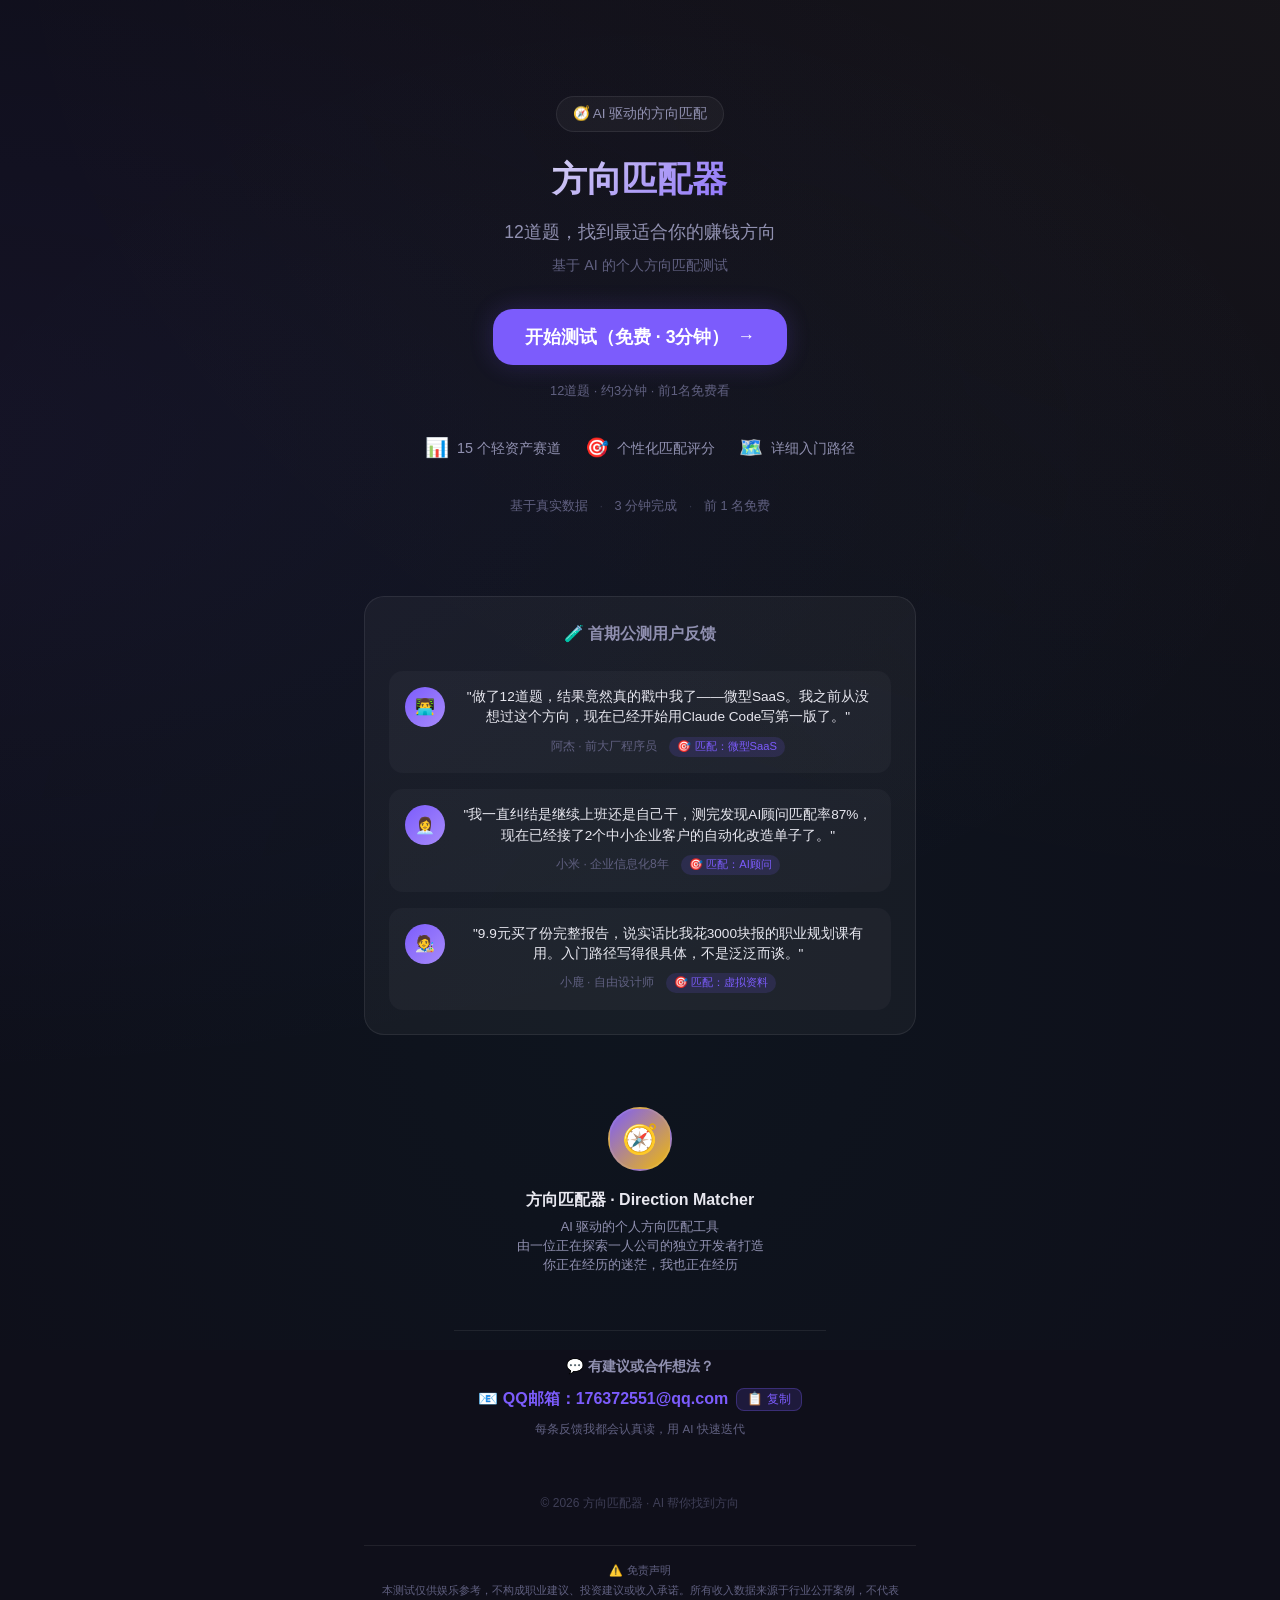
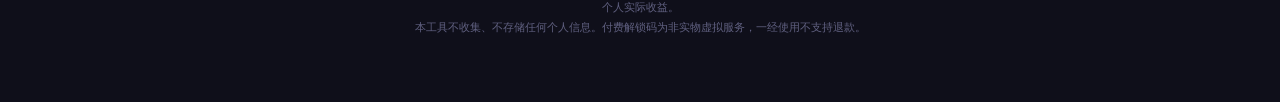
==== index.html @ 7711387c "MVP: 方向匹配器 v1.0 - 25赛道 + 付费 + 分享 + 分析后台" ====
<!DOCTYPE html>
<html lang="zh-CN">
<head>
  <meta charset="UTF-8">
  <meta name="viewport" content="width=device-width, initial-scale=1.0, maximum-scale=1.0, user-scalable=no">
  <meta name="description" content="12道题，找到最适合你的赚钱方向 · AI驱动的个人方向匹配测试">
  <meta property="og:title" content="方向匹配器 · 找到你的赚钱DNA">
  <meta property="og:description" content="基于AI的个性化方向匹配，3分钟找到最适合你的轻资产创业方向">
  <meta property="og:image" content="img/og-image.png">
  <meta property="og:type" content="website">
  <title>方向匹配器 · 找到最适合你的赚钱方向</title>
  <link rel="stylesheet" href="css/style.css">
  <!-- 百度统计 / Google Analytics 占位 -->
</head>
<body>
  <div id="app">
    <!-- 初始加载 -->
    <div class="page home-page" style="text-align:center;padding-top:80px;">
      <p style="color:var(--color-text-muted);">加载中...</p>
    </div>
  </div>

  <!-- JS: analytics → i18n → data → app (依赖顺序) -->
  <script src="js/analytics.js"></script>
  <script src="js/i18n.js"></script>
  <script src="js/data.js"></script>
  <script src="js/app.js"></script>
</body>
</html>
---- css/style.css ----
/* ============================================
   方向匹配器 — 样式系统
   架构: CSS Custom Properties + Mobile-First
   版本: v1.0.0 MVP
   ============================================ */

/* === Design Tokens === */
:root {
  /* 主色调 — 深紫渐变 (品牌色：神秘感+科技感) */
  --color-bg: #0f0f1a;
  --color-bg-card: rgba(255,255,255,0.04);
  --color-bg-card-hover: rgba(255,255,255,0.07);
  --color-primary: #7c5cfc;
  --color-primary-glow: rgba(124,92,252,0.3);
  --color-gold: #f0b90b;
  --color-gold-glow: rgba(240,185,11,0.3);
  --color-success: #00d4aa;
  --color-danger: #ff4757;
  --color-text: #e8e8f0;
  --color-text-secondary: #9090b0;
  --color-text-muted: #606080;
  --color-border: rgba(255,255,255,0.08);
  --color-border-focus: rgba(124,92,252,0.4);

  /* 排版 */
  --font-main: -apple-system, BlinkMacSystemFont, 'Segoe UI', 'PingFang SC', 'Microsoft YaHei', sans-serif;
  --font-mono: 'SF Mono', 'Fira Code', 'Consolas', monospace;

  /* 圆角 */
  --radius-sm: 8px;
  --radius-md: 14px;
  --radius-lg: 20px;
  --radius-xl: 28px;

  /* 阴影 */
  --shadow-card: 0 2px 16px rgba(0,0,0,0.3);
  --shadow-glow: 0 0 24px rgba(124,92,252,0.2);
  --shadow-gold: 0 0 20px rgba(240,185,11,0.15);

  /* 间距 */
  --space-xs: 4px;
  --space-sm: 8px;
  --space-md: 16px;
  --space-lg: 24px;
  --space-xl: 32px;
  --space-2xl: 48px;

  /* 过渡 */
  --transition: 0.2s cubic-bezier(0.4, 0, 0.2, 1);
}

/* === Reset & Base === */
*, *::before, *::after {
  box-sizing: border-box;
  margin: 0;
  padding: 0;
}

html {
  font-size: 16px;
  -webkit-font-smoothing: antialiased;
  -moz-osx-font-smoothing: grayscale;
}

body {
  font-family: var(--font-main);
  background: var(--color-bg);
  color: var(--color-text);
  min-height: 100vh;
  line-height: 1.6;
  overflow-x: hidden;
}

/* === 背景动效 === */
body::before {
  content: '';
  position: fixed;
  top: -50%;
  left: -50%;
  width: 200%;
  height: 200%;
  background:
    radial-gradient(ellipse at 20% 50%, rgba(124,92,252,0.06) 0%, transparent 50%),
    radial-gradient(ellipse at 80% 20%, rgba(240,185,11,0.04) 0%, transparent 50%),
    radial-gradient(ellipse at 50% 80%, rgba(0,212,170,0.03) 0%, transparent 50%);
  pointer-events: none;
  z-index: -1;
}

/* === 容器 === */
#app {
  max-width: 600px;
  margin: 0 auto;
  padding: var(--space-lg) var(--space-md);
  min-height: 100vh;
}

.page {
  animation: fadeIn 0.35s ease;
}

@keyframes fadeIn {
  from { opacity: 0; transform: translateY(12px); }
  to { opacity: 1; transform: translateY(0); }
}

/* === 按钮系统 === */
.btn {
  display: inline-flex;
  align-items: center;
  justify-content: center;
  gap: var(--space-sm);
  padding: 12px 24px;
  border: none;
  border-radius: var(--radius-md);
  font-size: 1rem;
  font-weight: 600;
  font-family: var(--font-main);
  cursor: pointer;
  transition: all var(--transition);
  white-space: nowrap;
}

.btn:disabled {
  opacity: 0.3;
  cursor: not-allowed;
}

.btn-primary {
  background: var(--color-primary);
  color: #fff;
  box-shadow: var(--shadow-glow);
}
.btn-primary:hover:not(:disabled) {
  background: #9178ff;
  transform: translateY(-1px);
  box-shadow: 0 0 32px rgba(124,92,252,0.35);
}

.btn-gold {
  background: linear-gradient(135deg, #f0b90b, #f5d33b);
  color: #1a1a2e;
  box-shadow: var(--shadow-gold);
  font-weight: 700;
}
.btn-gold:hover:not(:disabled) {
  transform: translateY(-1px);
  box-shadow: 0 0 28px rgba(240,185,11,0.3);
}

.btn-outline {
  background: transparent;
  color: var(--color-text-secondary);
  border: 1px solid var(--color-border);
}
.btn-outline:hover:not(:disabled) {
  border-color: var(--color-text-muted);
  color: var(--color-text);
}

.btn-share {
  background: linear-gradient(135deg, #ff6b6b, #ee5a24);
  color: #fff;
  font-weight: 700;
}
.btn-share:hover {
  transform: translateY(-1px);
  box-shadow: 0 0 24px rgba(238,90,36,0.3);
}

.btn-lg {
  padding: 16px 32px;
  font-size: 1.1rem;
  border-radius: var(--radius-lg);
}

.btn-arrow {
  transition: transform var(--transition);
}
.btn:hover .btn-arrow {
  transform: translateX(4px);
}

/* === 首页 === */
.home-page {
  display: flex;
  flex-direction: column;
  align-items: center;
  text-align: center;
  padding-top: var(--space-2xl);
}

.hero {
  margin-bottom: var(--space-xl);
}

.hero-badge {
  display: inline-block;
  padding: 6px 16px;
  background: var(--color-bg-card);
  border: 1px solid var(--color-border);
  border-radius: 20px;
  font-size: 0.85rem;
  color: var(--color-text-secondary);
  margin-bottom: var(--space-lg);
}

.hero-title {
  font-size: 2.2rem;
  font-weight: 800;
  background: linear-gradient(135deg, #e8e8f0, #7c5cfc);
  -webkit-background-clip: text;
  -webkit-text-fill-color: transparent;
  background-clip: text;
  margin-bottom: var(--space-md);
  line-height: 1.3;
}

.hero-desc {
  font-size: 1.1rem;
  color: var(--color-text-secondary);
  margin-bottom: var(--space-sm);
}

.hero-sub {
  font-size: 0.9rem;
  color: var(--color-text-muted);
  margin-bottom: var(--space-xl);
}

.hero-hint {
  font-size: 0.8rem;
  color: var(--color-text-muted);
  margin-top: var(--space-md);
}

/* 功能列表 */
.features {
  display: flex;
  gap: var(--space-lg);
  margin-bottom: var(--space-xl);
  flex-wrap: wrap;
  justify-content: center;
}

.feature-item {
  display: flex;
  align-items: center;
  gap: var(--space-sm);
  font-size: 0.9rem;
  color: var(--color-text-secondary);
}

.feature-icon {
  font-size: 1.2rem;
}

/* 信任条 */
.trust-bar {
  font-size: 0.8rem;
  color: var(--color-text-muted);
  margin-bottom: var(--space-2xl);
}
.trust-bar .dot {
  margin: 0 var(--space-sm);
  opacity: 0.4;
}

/* 页脚 */
.footer-note {
  font-size: 0.75rem;
  color: var(--color-text-muted);
  margin-top: var(--space-xl);
  opacity: 0.6;
}

/* === 答题页 === */
.quiz-page {
  padding-top: var(--space-lg);
}

.quiz-header {
  margin-bottom: var(--space-xl);
}

.progress-bar {
  height: 4px;
  background: var(--color-border);
  border-radius: 2px;
  overflow: hidden;
  margin-bottom: var(--space-sm);
}

.progress-fill {
  height: 100%;
  background: var(--color-primary);
  border-radius: 2px;
  transition: width 0.4s cubic-bezier(0.4, 0, 0.2, 1);
}

.progress-text {
  font-size: 0.8rem;
  color: var(--color-text-muted);
  text-align: right;
}

.question-text {
  font-size: 1.35rem;
  font-weight: 700;
  margin-bottom: var(--space-lg);
  color: var(--color-text);
  line-height: 1.5;
}

/* 选项 */
.options-list {
  display: flex;
  flex-direction: column;
  gap: var(--space-sm);
}

.option-btn {
  display: flex;
  align-items: center;
  gap: var(--space-md);
  width: 100%;
  padding: 16px 20px;
  background: var(--color-bg-card);
  border: 1px solid var(--color-border);
  border-radius: var(--radius-md);
  color: var(--color-text);
  font-size: 1rem;
  font-family: var(--font-main);
  cursor: pointer;
  transition: all var(--transition);
  text-align: left;
}

.option-btn:hover {
  background: var(--color-bg-card-hover);
  border-color: var(--color-border-focus);
}

.option-btn.selected {
  background: rgba(124,92,252,0.12);
  border-color: var(--color-primary);
  box-shadow: 0 0 12px rgba(124,92,252,0.15);
}

.option-radio {
  display: flex;
  align-items: center;
  justify-content: center;
  width: 32px;
  height: 32px;
  border-radius: 50%;
  background: var(--color-bg-card);
  border: 1px solid var(--color-border);
  font-size: 0.85rem;
  font-weight: 700;
  color: var(--color-text-muted);
  flex-shrink: 0;
  transition: all var(--transition);
}

.option-btn.selected .option-radio {
  background: var(--color-primary);
  border-color: var(--color-primary);
  color: #fff;
}

.option-label {
  flex: 1;
}

/* 答题底部 */
.quiz-footer {
  display: flex;
  align-items: center;
  justify-content: space-between;
  margin-top: var(--space-xl);
  padding-top: var(--space-md);
  border-top: 1px solid var(--color-border);
}

.step-indicator {
  font-size: 0.85rem;
  color: var(--color-text-muted);
}

/* === 结果页 === */
.result-page {
  padding-bottom: var(--space-2xl);
}

.result-header {
  text-align: center;
  margin-bottom: var(--space-xl);
}

.result-badge {
  font-size: 1.1rem;
  font-weight: 700;
  margin-bottom: var(--space-sm);
}

.result-subtitle {
  font-size: 0.9rem;
  color: var(--color-text-secondary);
  line-height: 1.5;
}

/* 匹配卡片 */
.match-card {
  background: var(--color-bg-card);
  border: 1px solid var(--color-border);
  border-radius: var(--radius-lg);
  padding: var(--space-lg);
  margin-bottom: var(--space-lg);
}

.match-card--top1 {
  border-color: var(--color-gold);
  box-shadow: var(--shadow-gold);
  background: rgba(240,185,11,0.04);
}

.match-rank {
  font-size: 0.9rem;
  font-weight: 700;
  margin-bottom: var(--space-md);
}

.match-card--top1 .match-rank {
  color: var(--color-gold);
}

.match-header {
  display: flex;
  justify-content: space-between;
  align-items: center;
  margin-bottom: var(--space-md);
}

.match-name {
  font-size: 1.3rem;
  font-weight: 700;
  color: var(--color-text);
}

.match-score {
  font-size: 1.1rem;
  font-weight: 800;
  color: var(--color-gold);
  white-space: nowrap;
}

.match-meta {
  display: flex;
  gap: var(--space-sm);
  margin-bottom: var(--space-lg);
  flex-wrap: wrap;
}

.meta-tag {
  display: inline-block;
  padding: 4px 12px;
  background: var(--color-bg-card);
  border: 1px solid var(--color-border);
  border-radius: 20px;
  font-size: 0.8rem;
  color: var(--color-text-secondary);
}

.match-why, .match-path {
  margin-bottom: var(--space-md);
}

.match-why h4, .match-path h4 {
  font-size: 0.9rem;
  color: var(--color-text-secondary);
  margin-bottom: var(--space-sm);
}

.match-why ul {
  list-style: none;
  padding: 0;
}

.match-why li {
  padding: 4px 0;
  font-size: 0.9rem;
  color: var(--color-text);
}

.match-why li::before {
  content: '✓ ';
  color: var(--color-success);
  font-weight: 700;
}

.match-path p {
  font-size: 0.85rem;
  color: var(--color-text-secondary);
  line-height: 1.6;
  white-space: pre-line;
}

/* === 付费墙 === */
.paywall {
  background: linear-gradient(135deg, rgba(240,185,11,0.08), rgba(124,92,252,0.08));
  border: 1px dashed var(--color-gold);
  border-radius: var(--radius-lg);
  padding: var(--space-xl);
  text-align: center;
  margin-bottom: var(--space-xl);
}

.paywall-content h3 {
  font-size: 1.2rem;
  margin-bottom: var(--space-sm);
  color: var(--color-text);
}

.paywall-desc {
  font-size: 0.85rem;
  color: var(--color-text-secondary);
  margin-bottom: var(--space-lg);
}

.price-tag {
  margin-bottom: var(--space-lg);
}

.price-amount {
  font-size: 2rem;
  font-weight: 800;
  color: var(--color-gold);
}

.paywall-hint {
  font-size: 0.75rem;
  color: var(--color-text-muted);
  margin-top: var(--space-md);
}

/* === 分享区 === */
.share-section {
  text-align: center;
  margin-bottom: var(--space-xl);
  padding: var(--space-lg);
  background: var(--color-bg-card);
  border-radius: var(--radius-lg);
  border: 1px solid var(--color-border);
}

.share-section h3 {
  margin-bottom: var(--space-md);
}

.share-hint {
  font-size: 0.8rem;
  color: var(--color-text-muted);
  margin-top: var(--space-sm);
}

/* === 重测 === */
.retake-section {
  text-align: center;
  margin-bottom: var(--space-lg);
}

/* === 弹窗 === */
.modal-overlay {
  position: fixed;
  inset: 0;
  background: rgba(0,0,0,0.7);
  backdrop-filter: blur(4px);
  display: flex;
  align-items: center;
  justify-content: center;
  z-index: 1000;
  padding: var(--space-md);
}

.modal {
  background: #1a1a2e;
  border: 1px solid var(--color-border);
  border-radius: var(--radius-lg);
  padding: var(--space-xl);
  text-align: center;
  max-width: 380px;
  width: 100%;
  position: relative;
}
.modal--wide {
  max-width: 420px;
}

.modal-close {
  position: absolute;
  top: 12px;
  right: 16px;
  background: none;
  border: none;
  font-size: 1.5rem;
  color: var(--color-text-muted);
  cursor: pointer;
}
.modal-close:hover {
  color: var(--color-text);
}

.modal h3 {
  font-size: 1.1rem;
  margin-bottom: var(--space-sm);
}

.modal p {
  font-size: 0.85rem;
  color: var(--color-text-secondary);
  margin-bottom: var(--space-lg);
}

.qr-placeholder {
  margin-bottom: var(--space-lg);
}

.qr-row {
  display: flex;
  gap: var(--space-md);
  justify-content: center;
}

.qr-item {
  display: flex;
  flex-direction: column;
  align-items: center;
  gap: var(--space-xs);
}

.qr-box {
  width: 140px;
  height: 140px;
  background: var(--color-bg-card);
  border: 1px dashed var(--color-border);
  border-radius: var(--radius-md);
  display: flex;
  flex-direction: column;
  align-items: center;
  justify-content: center;
  gap: 2px;
  color: var(--color-text-muted);
  font-size: 0.78rem;
  overflow: hidden;
  position: relative;
}

.qr-box img {
  position: absolute;
  inset: 0;
  width: 100%;
  height: 100%;
  object-fit: contain;
}

.qr-label {
  font-size: 0.75rem;
  color: var(--color-text-muted);
  font-weight: 600;
}

/* === 验证码 === */
.verify-section {
  margin-bottom: var(--space-lg);
  text-align: center;
}

.verify-label {
  font-size: 0.82rem;
  color: #f0b90b;
  margin-bottom: var(--space-sm);
  font-weight: 600;
}

.verify-code {
  font-size: 1.6rem;
  font-weight: 800;
  color: var(--color-text);
  letter-spacing: 6px;
  background: var(--color-bg-card);
  border: 1px dashed var(--color-border);
  border-radius: var(--radius-sm);
  padding: 6px 12px;
  display: inline-block;
  margin-bottom: var(--space-md);
  user-select: all;
}

.verify-input {
  width: 100%;
  max-width: 180px;
  padding: 10px 14px;
  background: var(--color-bg-card);
  border: 1px solid var(--color-border);
  border-radius: var(--radius-sm);
  color: var(--color-text);
  font-size: 1.2rem;
  text-align: center;
  letter-spacing: 6px;
  font-family: var(--font-mono);
  text-transform: uppercase;
  transition: border-color var(--transition);
}
.verify-input:focus {
  outline: none;
  border-color: var(--color-primary);
  box-shadow: 0 0 8px var(--color-primary-glow);
}

.verify-error {
  font-size: 0.78rem;
  color: var(--color-danger);
  margin-top: var(--space-sm);
}

.contact-row {
  display: flex;
  align-items: center;
  justify-content: center;
  gap: var(--space-xs);
  font-size: 0.85rem;
  color: var(--color-text-secondary);
  margin-bottom: var(--space-md);
  padding: 8px 12px;
  background: var(--color-bg-card);
  border-radius: var(--radius-sm);
}
.contact-info {
  font-weight: 700;
  color: var(--color-gold);
}

.contact-qr-row {
  display: flex;
  flex-direction: column;
  align-items: center;
  gap: var(--space-sm);
  margin-bottom: var(--space-md);
}
.qr-box--small {
  width: 120px;
  height: 120px;
}

.btn-verified {
  background: linear-gradient(135deg, #00d4aa, #00b894) !important;
  color: #1a1a2e !important;
  box-shadow: 0 0 16px rgba(0,212,170,0.3) !important;
}

/* === 响应式 === */
@media (max-width: 480px) {
  #app {
    padding: var(--space-md) var(--space-sm);
  }

  .hero-title {
    font-size: 1.8rem;
  }

  .question-text {
    font-size: 1.15rem;
  }

  .match-name {
    font-size: 1.1rem;
  }

  .btn-lg {
    padding: 14px 24px;
    font-size: 1rem;
  }

  .features {
    gap: var(--space-md);
  }
}

@media (min-width: 768px) {
  #app {
    padding: var(--space-2xl) var(--space-lg);
  }

  .match-card {
    padding: var(--space-xl);
  }
}

/* === 案例墙 === */
.social-proof {
  margin-top: var(--space-xl);
  padding: var(--space-lg);
  background: var(--color-bg-card);
  border-radius: var(--radius-lg);
  border: 1px solid var(--color-border);
}

.social-proof h3 {
  text-align: center;
  font-size: 1rem;
  color: var(--color-text-secondary);
  margin-bottom: var(--space-lg);
}

.testimonial-list {
  display: flex;
  flex-direction: column;
  gap: var(--space-md);
}

.testimonial {
  display: flex;
  gap: var(--space-md);
  padding: var(--space-md);
  background: rgba(255,255,255,0.03);
  border-radius: var(--radius-md);
}

.testimonial-avatar {
  width: 40px;
  height: 40px;
  border-radius: 50%;
  background: linear-gradient(135deg, var(--color-primary), #a78bfa);
  display: flex;
  align-items: center;
  justify-content: center;
  font-size: 1rem;
  flex-shrink: 0;
}

.testimonial-body {
  flex: 1;
}

.testimonial-text {
  font-size: 0.85rem;
  color: var(--color-text);
  line-height: 1.5;
  margin-bottom: 4px;
}

.testimonial-name {
  font-size: 0.75rem;
  color: var(--color-text-muted);
}

.testimonial-tag {
  display: inline-block;
  padding: 1px 8px;
  background: rgba(124,92,252,0.15);
  color: var(--color-primary);
  border-radius: 10px;
  font-size: 0.7rem;
  margin-left: var(--space-sm);
}

/* === 品牌标识 === */
.brand-section {
  text-align: center;
  margin-top: var(--space-2xl);
  padding: var(--space-lg);
}

.brand-avatar {
  width: 64px;
  height: 64px;
  border-radius: 50%;
  background: linear-gradient(135deg, #7c5cfc, #f0b90b);
  margin: 0 auto var(--space-md);
  display: flex;
  align-items: center;
  justify-content: center;
  font-size: 1.8rem;
  border: 2px solid var(--color-border);
}

.brand-name {
  font-size: 1rem;
  font-weight: 700;
  color: var(--color-text);
}

.brand-bio {
  font-size: 0.8rem;
  color: var(--color-text-secondary);
  margin-top: var(--space-xs);
  line-height: 1.5;
}

/* === 邮箱反馈 === */
.feedback-section {
  text-align: center;
  margin-top: var(--space-xl);
  padding: var(--space-lg);
  border-top: 1px solid var(--color-border);
}

.feedback-section h4 {
  font-size: 0.9rem;
  color: var(--color-text-secondary);
  margin-bottom: var(--space-sm);
}

.feedback-email-text {
  font-size: 1rem;
  font-weight: 700;
  color: var(--color-primary);
  margin-bottom: var(--space-sm);
  display: flex;
  align-items: center;
  justify-content: center;
  gap: var(--space-sm);
  flex-wrap: wrap;
}

.btn-copy-inline {
  padding: 2px 10px;
  font-size: 0.78rem;
  background: rgba(124,92,252,0.15);
  color: var(--color-primary);
  border: 1px solid rgba(124,92,252,0.3);
  border-radius: var(--radius-sm);
  cursor: pointer;
  font-family: var(--font-main);
  transition: all var(--transition);
}
.btn-copy-inline:hover {
  background: rgba(124,92,252,0.25);
}
.btn-copy-inline.copied {
  background: rgba(0,212,170,0.15);
  color: var(--color-success);
  border-color: rgba(0,212,170,0.3);
}

.email-display {
  display: flex;
  align-items: center;
  gap: var(--space-sm);
  padding: 12px 16px;
  background: var(--color-bg-card);
  border: 1px solid var(--color-border);
  border-radius: var(--radius-md);
  margin-bottom: var(--space-sm);
}
.email-address {
  flex: 1;
  font-size: 1rem;
  font-weight: 600;
  color: var(--color-primary);
  user-select: all;
  cursor: text;
}
.btn-sm {
  padding: 6px 14px;
  font-size: 0.85rem;
}
.copy-toast {
  font-size: 0.8rem;
  color: var(--color-success);
  margin-bottom: var(--space-sm);
}

.feedback-hint {
  font-size: 0.72rem;
  color: var(--color-text-muted);
  margin-top: var(--space-sm);
}

/* === 暖心收尾 === */
.warm-closing {
  text-align: center;
  padding: var(--space-xl) var(--space-md);
  margin-bottom: var(--space-lg);
  background: linear-gradient(135deg, rgba(124,92,252,0.06), rgba(240,185,11,0.06));
  border-radius: var(--radius-lg);
  border: 1px solid var(--color-border);
}

.warm-emoji {
  font-size: 2.5rem;
  margin-bottom: var(--space-md);
}

.warm-title {
  font-size: 1.1rem;
  font-weight: 700;
  color: var(--color-text);
  margin-bottom: var(--space-md);
}

.warm-text {
  font-size: 0.85rem;
  color: var(--color-text-secondary);
  line-height: 1.8;
  margin-bottom: var(--space-lg);
}

.warm-sign {
  font-size: 0.8rem;
  color: var(--color-text-muted);
  font-style: italic;
}

/* === 解锁提示动效 === */
.unlock-toast {
  position: fixed;
  top: 20px;
  left: 50%;
  transform: translateX(-50%) translateY(-80px);
  background: linear-gradient(135deg, #00d4aa, #00b894);
  color: #1a1a2e;
  padding: 14px 28px;
  border-radius: var(--radius-md);
  font-weight: 700;
  font-size: 0.95rem;
  z-index: 2000;
  opacity: 0;
  transition: all 0.4s cubic-bezier(0.175, 0.885, 0.32, 1.275);
  box-shadow: 0 8px 32px rgba(0,212,170,0.3);
}
.unlock-toast.show {
  transform: translateX(-50%) translateY(0);
  opacity: 1;
}

/* === 法律免责 === */
.legal-footer {
  margin-top: var(--space-xl);
  padding: var(--space-md);
  border-top: 1px solid var(--color-border);
  text-align: center;
}
.legal-footer p {
  font-size: 0.68rem;
  color: var(--color-text-muted);
  line-height: 1.6;
  margin-bottom: 2px;
}

/* === 管理后台 === */
.admin-page {
  padding-top: var(--space-xl);
}

.admin-page h1 {
  font-size: 1.4rem;
  text-align: center;
  margin-bottom: var(--space-xl);
}

.admin-section {
  background: var(--color-bg-card);
  border: 1px solid var(--color-border);
  border-radius: var(--radius-lg);
  padding: var(--space-lg);
  margin-bottom: var(--space-lg);
}

.admin-section h2 {
  font-size: 1rem;
  margin-bottom: var(--space-md);
  color: var(--color-text);
}

.funnel-grid {
  display: flex;
  align-items: center;
  flex-wrap: wrap;
  gap: 8px;
  justify-content: center;
}

.funnel-step {
  display: flex;
  flex-direction: column;
  align-items: center;
  padding: 10px 14px;
  background: rgba(255,255,255,0.04);
  border-radius: var(--radius-md);
  min-width: 70px;
}

.funnel-step.highlight {
  background: rgba(0,212,170,0.12);
  border: 1px solid rgba(0,212,170,0.3);
}

.funnel-num {
  font-size: 1.4rem;
  font-weight: 800;
  color: var(--color-text);
}

.funnel-step.highlight .funnel-num {
  color: var(--color-success);
}

.funnel-rate {
  font-size: 0.7rem;
  color: var(--color-text-muted);
  margin-top: 2px;
}

.funnel-arrow {
  color: var(--color-text-muted);
  font-size: 1.2rem;
}

.admin-table {
  width: 100%;
  border-collapse: collapse;
  font-size: 0.85rem;
}

.admin-table th {
  text-align: left;
  padding: 8px 12px;
  border-bottom: 1px solid var(--color-border);
  color: var(--color-text-muted);
  font-weight: 600;
}

.admin-table td {
  padding: 8px 12px;
  border-bottom: 1px solid rgba(255,255,255,0.04);
  color: var(--color-text);
}

/* === 打印/导出优化 === */
@media print {
  body::before { display: none; }
  .paywall, .share-section, .retake-section, .quiz-footer { display: none; }
}
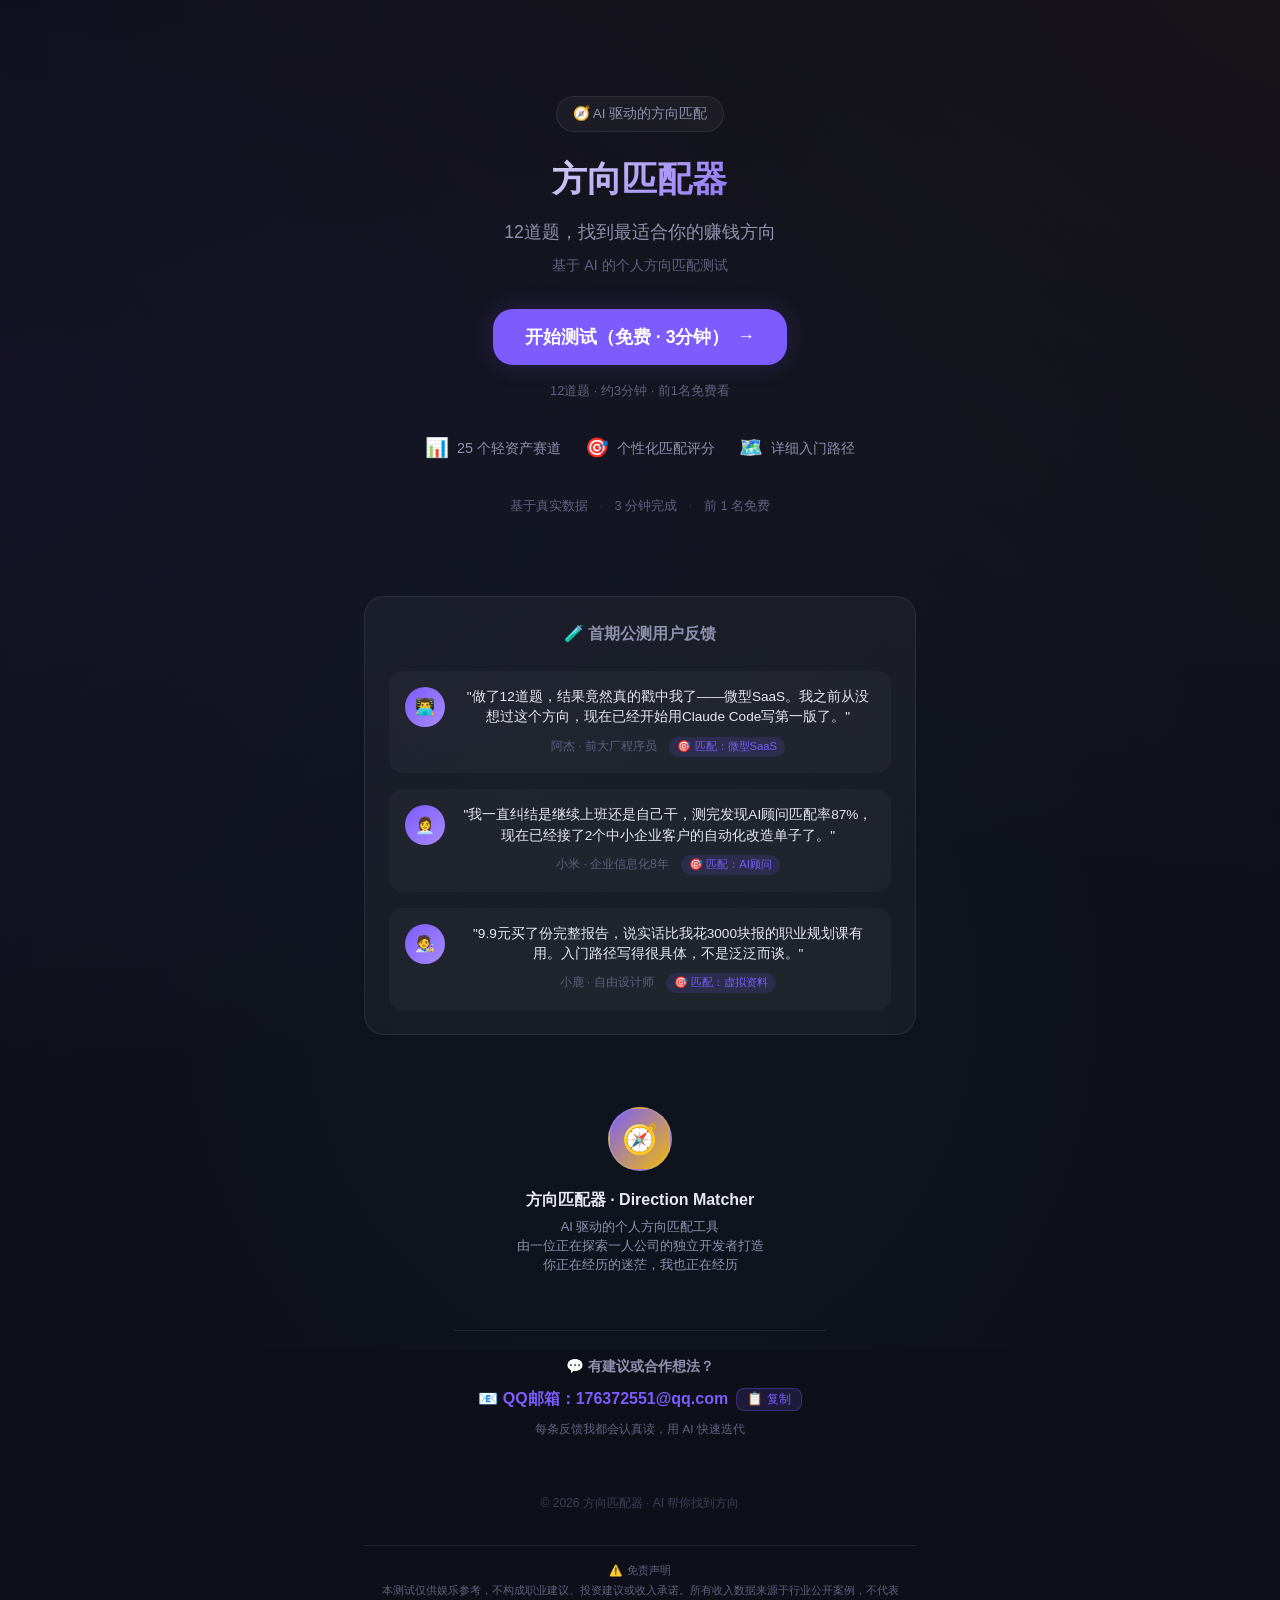
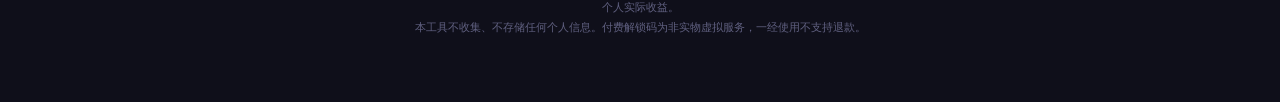
==== commit 95a7c4e6: "feat: 共享存储(jsonblob)跨设备激活 + 复制按钮移动端兼容 + 手机适配CSS" ====
--- a/index.html
+++ b/index.html
@@ -20,10 +20,11 @@
     </div>
   </div>
 
-  <!-- JS: analytics → i18n → data → app (依赖顺序) -->
+  <!-- JS: analytics → i18n → data → sync → app (依赖顺序) -->
   <script src="js/analytics.js"></script>
   <script src="js/i18n.js"></script>
   <script src="js/data.js"></script>
+  <script src="js/sync.js"></script>
   <script src="js/app.js"></script>
 </body>
 </html>
--- a/css/style.css
+++ b/css/style.css
@@ -1013,6 +1013,106 @@
   font-style: italic;
 }
 
+/* === 解锁码激活引导 === */
+.activate-guide {
+  text-align: center;
+  margin-top: var(--space-md);
+  padding: var(--space-md);
+  background: rgba(255,215,0,0.05);
+  border: 1px solid rgba(255,215,0,0.15);
+  border-radius: var(--radius-md);
+}
+
+.activate-title {
+  font-size: 0.95rem;
+  color: var(--color-text);
+  font-weight: 600;
+  margin: 8px 0 4px;
+}
+
+.activate-desc {
+  font-size: 0.78rem;
+  color: var(--color-text-secondary);
+  line-height: 1.5;
+}
+
+.code-reveal-status {
+  font-size: 0.85rem;
+  margin-top: 6px;
+  font-weight: 600;
+}
+
+.code-reveal-status.code-pending {
+  color: #ffa502;
+}
+
+.code-reveal-status.code-active {
+  color: var(--color-success);
+}
+
+.qr-box--medium {
+  width: 130px;
+  height: 130px;
+  margin: 0 auto;
+  border: 1px solid var(--color-border);
+  border-radius: var(--radius-sm);
+  overflow: hidden;
+}
+
+.qr-box--medium img {
+  width: 100%;
+  height: 100%;
+  object-fit: contain;
+}
+
+/* === 解锁码展示（方案A：即时解锁） === */
+.code-reveal-box {
+  background: linear-gradient(135deg, rgba(124,92,252,0.15), rgba(124,92,252,0.05));
+  border: 2px dashed var(--color-accent);
+  border-radius: var(--radius-md);
+  padding: var(--space-lg);
+  text-align: center;
+  margin-top: var(--space-md);
+}
+
+.code-reveal-label {
+  font-size: 0.82rem;
+  color: var(--color-text-muted);
+  margin-bottom: 8px;
+}
+
+.code-reveal-value {
+  font-size: 2.8rem;
+  font-weight: 900;
+  letter-spacing: 0.3em;
+  color: var(--color-accent);
+  font-family: 'Courier New', monospace;
+  margin: 8px 0;
+}
+
+/* 微信软引导 */
+.wechat-soft-cta {
+  margin-top: var(--space-lg);
+  padding-top: var(--space-md);
+  border-top: 1px solid var(--color-border);
+  text-align: center;
+}
+
+.wechat-soft-cta .qr-box--small {
+  width: 100px;
+  height: 100px;
+  margin: 0 auto 8px;
+  border: 1px solid var(--color-border);
+  border-radius: var(--radius-sm);
+  overflow: hidden;
+}
+
+.wechat-soft-cta .qr-box--small img {
+  width: 100%;
+  height: 100%;
+  object-fit: contain;
+}
+
 /* === 解锁提示动效 === */
 .unlock-toast {
   position: fixed;
@@ -1138,6 +1238,184 @@
   color: var(--color-text);
 }
 
+/* === 管理后台登录页 === */
+.admin-login-body {
+  min-height: 100vh;
+  display: flex;
+  align-items: center;
+  justify-content: center;
+  padding: var(--space-md);
+}
+
+.admin-login-container {
+  width: 100%;
+  max-width: 400px;
+}
+
+.admin-login-card {
+  background: var(--color-bg-card);
+  border: 1px solid var(--color-border);
+  border-radius: var(--radius-lg);
+  padding: 40px 32px 32px;
+  text-align: center;
+}
+
+.admin-login-icon {
+  font-size: 3rem;
+  margin-bottom: var(--space-sm);
+}
+
+.admin-login-card h1 {
+  font-size: 1.3rem;
+  color: var(--color-text);
+  margin-bottom: var(--space-xs);
+}
+
+.admin-login-desc {
+  font-size: 0.85rem;
+  color: var(--color-text-muted);
+  margin-bottom: var(--space-lg);
+}
+
+.admin-login-form {
+  display: flex;
+  flex-direction: column;
+  gap: 12px;
+}
+
+.admin-login-input {
+  background: rgba(255,255,255,0.06);
+  border: 1px solid var(--color-border);
+  border-radius: var(--radius-sm);
+  padding: 12px 16px;
+  color: var(--color-text);
+  font-size: 1rem;
+  text-align: center;
+  outline: none;
+  transition: border-color 0.2s;
+}
+
+.admin-login-input:focus {
+  border-color: var(--color-accent);
+}
+
+.admin-login-input::placeholder {
+  color: var(--color-text-muted);
+}
+
+.admin-login-error {
+  font-size: 0.82rem;
+  color: #ff4757;
+  text-align: center;
+}
+
+.admin-login-btn {
+  width: 100%;
+  margin-top: 4px;
+}
+
+.admin-login-footer {
+  margin-top: var(--space-md);
+}
+
+.admin-login-link {
+  color: var(--color-text-muted);
+  font-size: 0.82rem;
+  text-decoration: none;
+  transition: color 0.2s;
+}
+
+.admin-login-link:hover {
+  color: var(--color-accent);
+}
+
+/* === 移动端适配 === */
+@media (max-width: 480px) {
+  .modal {
+    width: 94vw;
+    max-width: 94vw;
+    padding: 20px 16px;
+    border-radius: var(--radius-md);
+  }
+
+  .modal--wide {
+    max-width: 94vw;
+  }
+
+  .qr-row {
+    flex-direction: column;
+    align-items: center;
+  }
+
+  .qr-box {
+    width: 160px;
+    height: 160px;
+  }
+
+  .qr-box--medium {
+    width: 120px;
+    height: 120px;
+  }
+
+  .qr-box--small {
+    width: 80px;
+    height: 80px;
+  }
+
+  .code-reveal-value {
+    font-size: 2rem;
+    letter-spacing: 0.2em;
+  }
+
+  .admin-login-card {
+    padding: 28px 20px 24px;
+  }
+
+  .activate-guide {
+    padding: var(--space-sm);
+  }
+
+  .funnel-grid {
+    flex-direction: column;
+    gap: 6px;
+  }
+
+  .funnel-arrow {
+    transform: rotate(90deg);
+  }
+
+  .admin-table {
+    font-size: 0.72rem;
+  }
+
+  .admin-table th,
+  .admin-table td {
+    padding: 6px 4px;
+  }
+
+  .btn-sm {
+    font-size: 0.72rem;
+    padding: 6px 10px;
+  }
+}
+
+/* 触摸优化 */
+@media (hover: none) and (pointer: coarse) {
+  .btn, .option-btn {
+    min-height: 44px;
+    -webkit-tap-highlight-color: transparent;
+  }
+
+  .option-btn {
+    padding: 14px 16px;
+  }
+
+  .admin-code-btn {
+    min-height: 36px;
+    min-width: 52px;
+  }
+}
+
 /* === 打印/导出优化 === */
 @media print {
   body::before { display: none; }
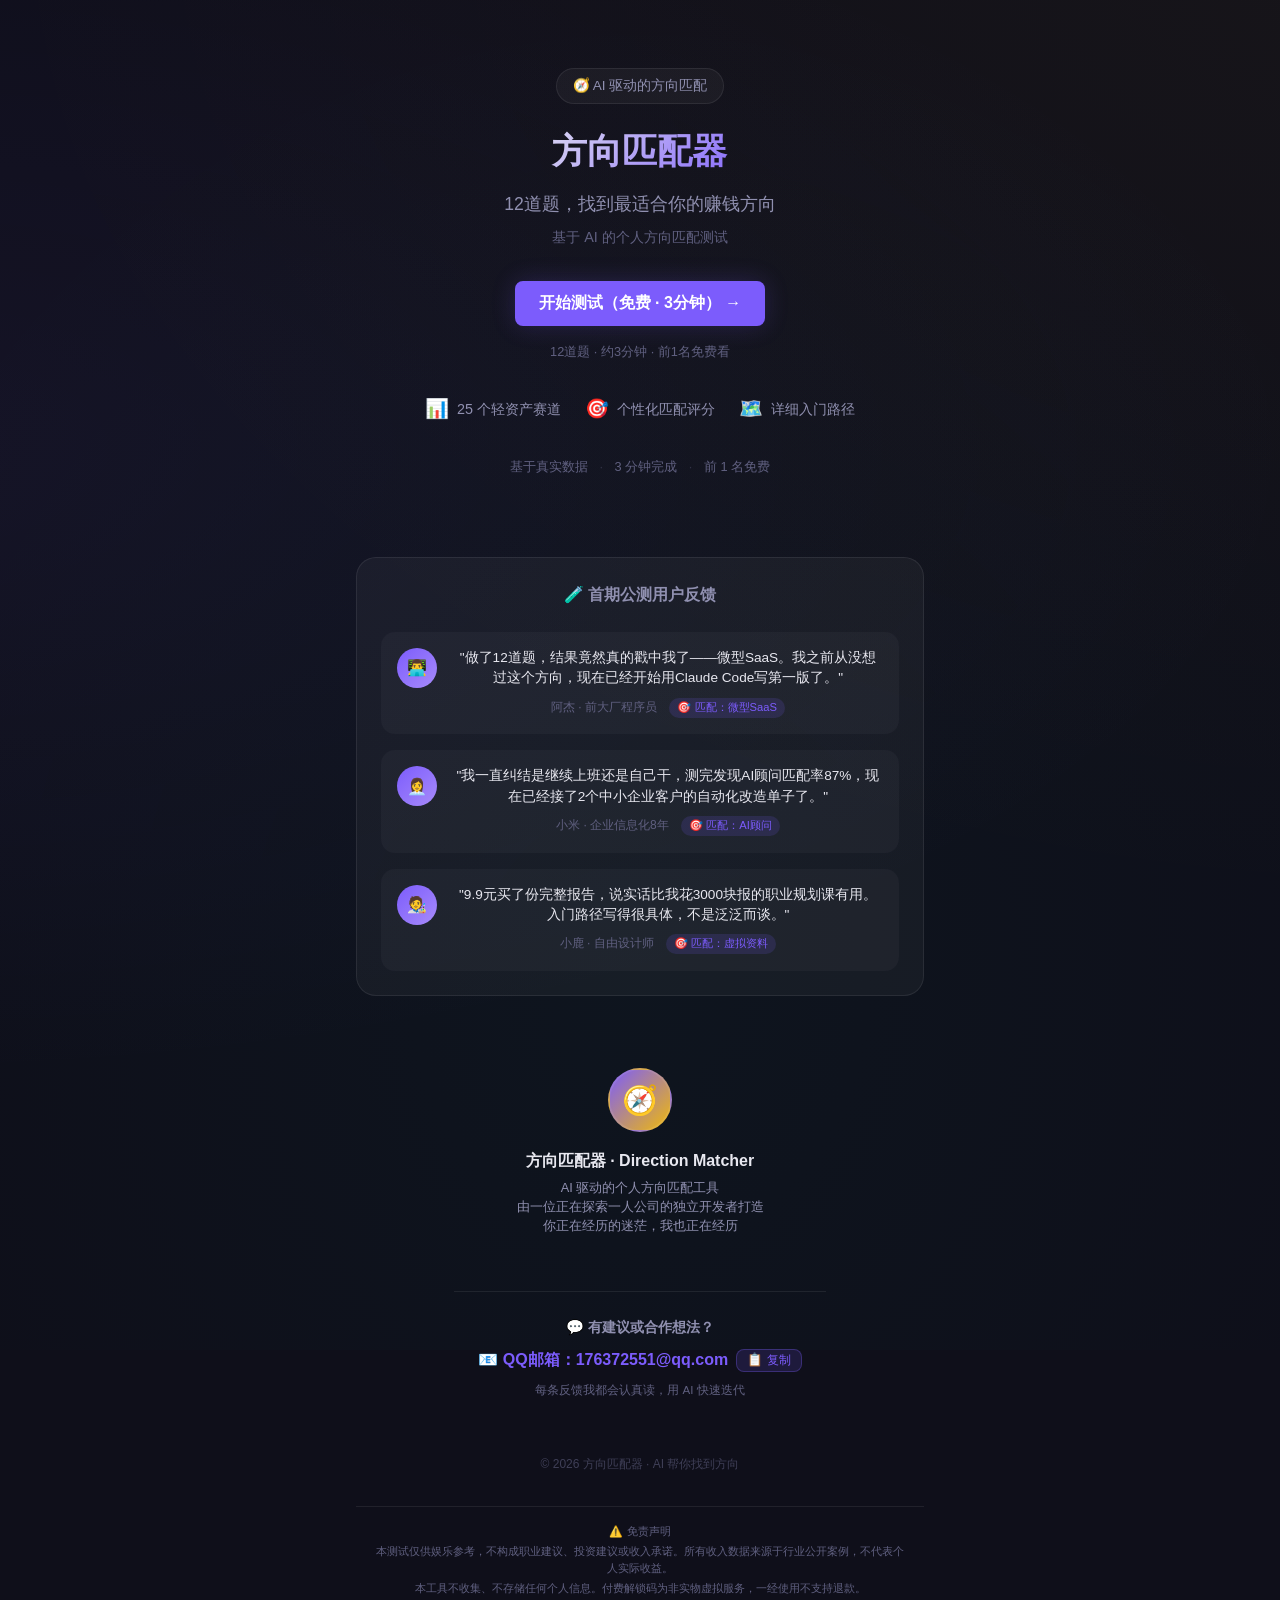
==== commit 11b1038e: "feat: 全平台移动端适配 + 离线激活密钥 + ES5兼容 + 应急CSS" ====
--- a/index.html
+++ b/index.html
@@ -10,13 +10,20 @@
   <meta property="og:type" content="website">
   <title>方向匹配器 · 找到最适合你的赚钱方向</title>
   <link rel="stylesheet" href="css/style.css">
-  <!-- 百度统计 / Google Analytics 占位 -->
+  <!-- 应急内联样式（微信/旧浏览器兜底） -->
+  <style>
+    body { background: #0f0f1a; color: #e8e8f0; font-family: -apple-system, 'PingFang SC', 'Microsoft YaHei', sans-serif; }
+    #app { max-width: 600px; margin: 0 auto; padding: 20px 16px; }
+    .page { min-height: 80vh; }
+    .btn { display: inline-block; padding: 12px 24px; border-radius: 8px; border: none; font-size: 1rem; cursor: pointer; }
+    .btn-primary { background: #7c5cfc; color: #fff; }
+  </style>
 </head>
 <body>
   <div id="app">
     <!-- 初始加载 -->
     <div class="page home-page" style="text-align:center;padding-top:80px;">
-      <p style="color:var(--color-text-muted);">加载中...</p>
+      <p style="color:#a0a0c0;">加载中...</p>
     </div>
   </div>
 
--- a/css/style.css
+++ b/css/style.css
@@ -64,8 +64,8 @@
 
 body {
   font-family: var(--font-main);
-  background: var(--color-bg);
-  color: var(--color-text);
+  background: var(--color-bg, #0f0f1a);
+  color: var(--color-text, #e8e8f0);
   min-height: 100vh;
   line-height: 1.6;
   overflow-x: hidden;
@@ -127,7 +127,7 @@
 }
 
 .btn-primary {
-  background: var(--color-primary);
+  background: var(--color-primary, #7c5cfc);
   color: #fff;
   box-shadow: var(--shadow-glow);
 }
@@ -150,12 +150,12 @@
 
 .btn-outline {
   background: transparent;
-  color: var(--color-text-secondary);
-  border: 1px solid var(--color-border);
+  color: var(--color-text-secondary, #9090b0);
+  border: 1px solid var(--color-border, rgba(255,255,255,0.08));
 }
 .btn-outline:hover:not(:disabled) {
-  border-color: var(--color-text-muted);
-  color: var(--color-text);
+  border-color: var(--color-text-muted, #606080);
+  color: var(--color-text, #e8e8f0);
 }
 
 .btn-share {
@@ -197,11 +197,11 @@
 .hero-badge {
   display: inline-block;
   padding: 6px 16px;
-  background: var(--color-bg-card);
-  border: 1px solid var(--color-border);
+  background: var(--color-bg-card, rgba(255,255,255,0.04));
+  border: 1px solid var(--color-border, rgba(255,255,255,0.08));
   border-radius: 20px;
   font-size: 0.85rem;
-  color: var(--color-text-secondary);
+  color: var(--color-text-secondary, #9090b0);
   margin-bottom: var(--space-lg);
 }
 
@@ -218,19 +218,19 @@
 
 .hero-desc {
   font-size: 1.1rem;
-  color: var(--color-text-secondary);
+  color: var(--color-text-secondary, #9090b0);
   margin-bottom: var(--space-sm);
 }
 
 .hero-sub {
   font-size: 0.9rem;
-  color: var(--color-text-muted);
+  color: var(--color-text-muted, #606080);
   margin-bottom: var(--space-xl);
 }
 
 .hero-hint {
   font-size: 0.8rem;
-  color: var(--color-text-muted);
+  color: var(--color-text-muted, #606080);
   margin-top: var(--space-md);
 }
 
@@ -248,7 +248,7 @@
   align-items: center;
   gap: var(--space-sm);
   font-size: 0.9rem;
-  color: var(--color-text-secondary);
+  color: var(--color-text-secondary, #9090b0);
 }
 
 .feature-icon {
@@ -258,7 +258,7 @@
 /* 信任条 */
 .trust-bar {
   font-size: 0.8rem;
-  color: var(--color-text-muted);
+  color: var(--color-text-muted, #606080);
   margin-bottom: var(--space-2xl);
 }
 .trust-bar .dot {
@@ -269,7 +269,7 @@
 /* 页脚 */
 .footer-note {
   font-size: 0.75rem;
-  color: var(--color-text-muted);
+  color: var(--color-text-muted, #606080);
   margin-top: var(--space-xl);
   opacity: 0.6;
 }
@@ -285,7 +285,7 @@
 
 .progress-bar {
   height: 4px;
-  background: var(--color-border);
+  background: var(--color-border, rgba(255,255,255,0.08));
   border-radius: 2px;
   overflow: hidden;
   margin-bottom: var(--space-sm);
@@ -293,14 +293,14 @@
 
 .progress-fill {
   height: 100%;
-  background: var(--color-primary);
+  background: var(--color-primary, #7c5cfc);
   border-radius: 2px;
   transition: width 0.4s cubic-bezier(0.4, 0, 0.2, 1);
 }
 
 .progress-text {
   font-size: 0.8rem;
-  color: var(--color-text-muted);
+  color: var(--color-text-muted, #606080);
   text-align: right;
 }
 
@@ -308,7 +308,7 @@
   font-size: 1.35rem;
   font-weight: 700;
   margin-bottom: var(--space-lg);
-  color: var(--color-text);
+  color: var(--color-text, #e8e8f0);
   line-height: 1.5;
 }
 
@@ -325,10 +325,10 @@
   gap: var(--space-md);
   width: 100%;
   padding: 16px 20px;
-  background: var(--color-bg-card);
-  border: 1px solid var(--color-border);
+  background: var(--color-bg-card, rgba(255,255,255,0.04));
+  border: 1px solid var(--color-border, rgba(255,255,255,0.08));
   border-radius: var(--radius-md);
-  color: var(--color-text);
+  color: var(--color-text, #e8e8f0);
   font-size: 1rem;
   font-family: var(--font-main);
   cursor: pointer;
@@ -343,7 +343,7 @@
 
 .option-btn.selected {
   background: rgba(124,92,252,0.12);
-  border-color: var(--color-primary);
+  border-color: var(--color-primary, #7c5cfc);
   box-shadow: 0 0 12px rgba(124,92,252,0.15);
 }
 
@@ -354,18 +354,18 @@
   width: 32px;
   height: 32px;
   border-radius: 50%;
-  background: var(--color-bg-card);
-  border: 1px solid var(--color-border);
+  background: var(--color-bg-card, rgba(255,255,255,0.04));
+  border: 1px solid var(--color-border, rgba(255,255,255,0.08));
   font-size: 0.85rem;
   font-weight: 700;
-  color: var(--color-text-muted);
+  color: var(--color-text-muted, #606080);
   flex-shrink: 0;
   transition: all var(--transition);
 }
 
 .option-btn.selected .option-radio {
-  background: var(--color-primary);
-  border-color: var(--color-primary);
+  background: var(--color-primary, #7c5cfc);
+  border-color: var(--color-primary, #7c5cfc);
   color: #fff;
 }
 
@@ -380,12 +380,12 @@
   justify-content: space-between;
   margin-top: var(--space-xl);
   padding-top: var(--space-md);
-  border-top: 1px solid var(--color-border);
+  border-top: 1px solid var(--color-border, rgba(255,255,255,0.08));
 }
 
 .step-indicator {
   font-size: 0.85rem;
-  color: var(--color-text-muted);
+  color: var(--color-text-muted, #606080);
 }
 
 /* === 结果页 === */
@@ -406,14 +406,14 @@
 
 .result-subtitle {
   font-size: 0.9rem;
-  color: var(--color-text-secondary);
+  color: var(--color-text-secondary, #9090b0);
   line-height: 1.5;
 }
 
 /* 匹配卡片 */
 .match-card {
-  background: var(--color-bg-card);
-  border: 1px solid var(--color-border);
+  background: var(--color-bg-card, rgba(255,255,255,0.04));
+  border: 1px solid var(--color-border, rgba(255,255,255,0.08));
   border-radius: var(--radius-lg);
   padding: var(--space-lg);
   margin-bottom: var(--space-lg);
@@ -445,7 +445,7 @@
 .match-name {
   font-size: 1.3rem;
   font-weight: 700;
-  color: var(--color-text);
+  color: var(--color-text, #e8e8f0);
 }
 
 .match-score {
@@ -465,11 +465,11 @@
 .meta-tag {
   display: inline-block;
   padding: 4px 12px;
-  background: var(--color-bg-card);
-  border: 1px solid var(--color-border);
+  background: var(--color-bg-card, rgba(255,255,255,0.04));
+  border: 1px solid var(--color-border, rgba(255,255,255,0.08));
   border-radius: 20px;
   font-size: 0.8rem;
-  color: var(--color-text-secondary);
+  color: var(--color-text-secondary, #9090b0);
 }
 
 .match-why, .match-path {
@@ -478,7 +478,7 @@
 
 .match-why h4, .match-path h4 {
   font-size: 0.9rem;
-  color: var(--color-text-secondary);
+  color: var(--color-text-secondary, #9090b0);
   margin-bottom: var(--space-sm);
 }
 
@@ -490,18 +490,18 @@
 .match-why li {
   padding: 4px 0;
   font-size: 0.9rem;
-  color: var(--color-text);
+  color: var(--color-text, #e8e8f0);
 }
 
 .match-why li::before {
   content: '✓ ';
-  color: var(--color-success);
+  color: var(--color-success, #00d4aa);
   font-weight: 700;
 }
 
 .match-path p {
   font-size: 0.85rem;
-  color: var(--color-text-secondary);
+  color: var(--color-text-secondary, #9090b0);
   line-height: 1.6;
   white-space: pre-line;
 }
@@ -519,12 +519,12 @@
 .paywall-content h3 {
   font-size: 1.2rem;
   margin-bottom: var(--space-sm);
-  color: var(--color-text);
+  color: var(--color-text, #e8e8f0);
 }
 
 .paywall-desc {
   font-size: 0.85rem;
-  color: var(--color-text-secondary);
+  color: var(--color-text-secondary, #9090b0);
   margin-bottom: var(--space-lg);
 }
 
@@ -540,7 +540,7 @@
 
 .paywall-hint {
   font-size: 0.75rem;
-  color: var(--color-text-muted);
+  color: var(--color-text-muted, #606080);
   margin-top: var(--space-md);
 }
 
@@ -549,9 +549,9 @@
   text-align: center;
   margin-bottom: var(--space-xl);
   padding: var(--space-lg);
-  background: var(--color-bg-card);
+  background: var(--color-bg-card, rgba(255,255,255,0.04));
   border-radius: var(--radius-lg);
-  border: 1px solid var(--color-border);
+  border: 1px solid var(--color-border, rgba(255,255,255,0.08));
 }
 
 .share-section h3 {
@@ -560,7 +560,7 @@
 
 .share-hint {
   font-size: 0.8rem;
-  color: var(--color-text-muted);
+  color: var(--color-text-muted, #606080);
   margin-top: var(--space-sm);
 }
 
@@ -585,7 +585,7 @@
 
 .modal {
   background: #1a1a2e;
-  border: 1px solid var(--color-border);
+  border: 1px solid var(--color-border, rgba(255,255,255,0.08));
   border-radius: var(--radius-lg);
   padding: var(--space-xl);
   text-align: center;
@@ -604,11 +604,11 @@
   background: none;
   border: none;
   font-size: 1.5rem;
-  color: var(--color-text-muted);
+  color: var(--color-text-muted, #606080);
   cursor: pointer;
 }
 .modal-close:hover {
-  color: var(--color-text);
+  color: var(--color-text, #e8e8f0);
 }
 
 .modal h3 {
@@ -618,7 +618,7 @@
 
 .modal p {
   font-size: 0.85rem;
-  color: var(--color-text-secondary);
+  color: var(--color-text-secondary, #9090b0);
   margin-bottom: var(--space-lg);
 }
 
@@ -642,15 +642,15 @@
 .qr-box {
   width: 140px;
   height: 140px;
-  background: var(--color-bg-card);
-  border: 1px dashed var(--color-border);
+  background: var(--color-bg-card, rgba(255,255,255,0.04));
+  border: 1px dashed var(--color-border, rgba(255,255,255,0.08));
   border-radius: var(--radius-md);
   display: flex;
   flex-direction: column;
   align-items: center;
   justify-content: center;
   gap: 2px;
-  color: var(--color-text-muted);
+  color: var(--color-text-muted, #606080);
   font-size: 0.78rem;
   overflow: hidden;
   position: relative;
@@ -666,7 +666,7 @@
 
 .qr-label {
   font-size: 0.75rem;
-  color: var(--color-text-muted);
+  color: var(--color-text-muted, #606080);
   font-weight: 600;
 }
 
@@ -686,10 +686,10 @@
 .verify-code {
   font-size: 1.6rem;
   font-weight: 800;
-  color: var(--color-text);
+  color: var(--color-text, #e8e8f0);
   letter-spacing: 6px;
-  background: var(--color-bg-card);
-  border: 1px dashed var(--color-border);
+  background: var(--color-bg-card, rgba(255,255,255,0.04));
+  border: 1px dashed var(--color-border, rgba(255,255,255,0.08));
   border-radius: var(--radius-sm);
   padding: 6px 12px;
   display: inline-block;
@@ -701,10 +701,10 @@
   width: 100%;
   max-width: 180px;
   padding: 10px 14px;
-  background: var(--color-bg-card);
-  border: 1px solid var(--color-border);
+  background: var(--color-bg-card, rgba(255,255,255,0.04));
+  border: 1px solid var(--color-border, rgba(255,255,255,0.08));
   border-radius: var(--radius-sm);
-  color: var(--color-text);
+  color: var(--color-text, #e8e8f0);
   font-size: 1.2rem;
   text-align: center;
   letter-spacing: 6px;
@@ -714,7 +714,7 @@
 }
 .verify-input:focus {
   outline: none;
-  border-color: var(--color-primary);
+  border-color: var(--color-primary, #7c5cfc);
   box-shadow: 0 0 8px var(--color-primary-glow);
 }
 
@@ -730,10 +730,10 @@
   justify-content: center;
   gap: var(--space-xs);
   font-size: 0.85rem;
-  color: var(--color-text-secondary);
+  color: var(--color-text-secondary, #9090b0);
   margin-bottom: var(--space-md);
   padding: 8px 12px;
-  background: var(--color-bg-card);
+  background: var(--color-bg-card, rgba(255,255,255,0.04));
   border-radius: var(--radius-sm);
 }
 .contact-info {
@@ -760,30 +760,414 @@
 }
 
 /* === 响应式 === */
+/* ====== 手机端全面适配 ====== */
 @media (max-width: 480px) {
+  /* 全局 */
   #app {
     padding: var(--space-md) var(--space-sm);
   }
 
+  /* 首页 Hero */
   .hero-title {
+    font-size: 1.6rem;
+    line-height: 1.3;
+  }
+  .hero-desc {
+    font-size: 0.92rem;
+    padding: 0 4px;
+  }
+  .hero-sub {
+    font-size: 0.82rem;
+  }
+  .hero-badge {
+    font-size: 0.72rem;
+    padding: 4px 12px;
+  }
+  .hero-hint {
+    font-size: 0.75rem;
+  }
+
+  /* 首页 Features */
+  .features {
+    flex-direction: column;
+    gap: var(--space-sm);
+    padding: 0 8px;
+  }
+  .feature-item {
+    justify-content: flex-start;
+    padding: 8px 12px;
+    font-size: 0.88rem;
+  }
+
+  /* 首页 Trust Bar */
+  .trust-bar {
+    font-size: 0.8rem;
+    gap: 6px;
+    flex-wrap: wrap;
+  }
+
+  /* 案例墙 */
+  .social-proof {
+    padding: var(--space-md);
+  }
+  .social-proof h3 {
+    font-size: 0.9rem;
+  }
+  .testimonial {
+    flex-direction: column;
+    align-items: flex-start;
+    gap: 8px;
+    padding: 12px;
+  }
+  .testimonial-avatar {
+    font-size: 2rem;
+  }
+  .testimonial-text {
+    font-size: 0.82rem;
+  }
+  .testimonial-name {
+    font-size: 0.78rem;
+  }
+  .testimonial-tag {
+    font-size: 0.7rem;
+  }
+
+  /* 品牌区 */
+  .brand-section {
+    padding: var(--space-md);
+  }
+  .brand-name {
+    font-size: 0.9rem;
+  }
+  .brand-bio {
+    font-size: 0.78rem;
+  }
+  .brand-avatar {
+    font-size: 2.5rem;
+  }
+
+  /* 反馈区 */
+  .feedback-section {
+    padding: var(--space-md);
+  }
+  .feedback-email-text {
+    font-size: 0.75rem;
+    word-break: break-all;
+  }
+
+  /* 答题页 */
+  .quiz-page {
+    padding-top: var(--space-sm);
+  }
+  .question-text {
+    font-size: 1.05rem;
+    line-height: 1.4;
+    margin-bottom: var(--space-md);
+  }
+  .quiz-header {
+    margin-bottom: var(--space-sm);
+  }
+  .progress-text {
+    font-size: 0.72rem;
+  }
+  .option-btn {
+    padding: 14px 14px;
+    font-size: 0.9rem;
+    gap: 8px;
+  }
+  .option-radio {
+    font-size: 0.85rem;
+    min-width: 24px;
+  }
+  .quiz-footer {
+    padding-top: var(--space-sm);
+    gap: 8px;
+  }
+  .step-indicator {
+    font-size: 0.75rem;
+  }
+
+  /* 结果页 */
+  .result-header {
+    padding: var(--space-md) 0;
+  }
+  .result-badge {
+    font-size: 0.8rem;
+  }
+  .result-subtitle {
+    font-size: 0.85rem;
+  }
+  .match-card {
+    padding: var(--space-md);
+    margin-bottom: var(--space-sm);
+  }
+  .match-rank {
+    font-size: 1rem;
+  }
+  .match-name {
+    font-size: 1rem;
+    line-height: 1.3;
+  }
+  .match-score {
+    font-size: 0.9rem;
+  }
+  .match-meta {
+    flex-wrap: wrap;
+    gap: 6px;
+  }
+  .meta-tag {
+    font-size: 0.72rem;
+    padding: 3px 8px;
+  }
+  .match-why h4, .match-path h4 {
+    font-size: 0.85rem;
+  }
+  .match-why li, .match-path p {
+    font-size: 0.78rem;
+  }
+
+  /* 付费墙 */
+  .paywall {
+    padding: var(--space-lg) var(--space-md);
+    margin: var(--space-md) 0;
+  }
+  .pay-wall-content h3 {
+    font-size: 1.1rem;
+  }
+  .paywall-desc {
+    font-size: 0.82rem;
+  }
+  .price-amount {
+    font-size: 1.6rem;
+  }
+  .paywall-hint {
+    font-size: 0.72rem;
+  }
+
+  /* 分享区 */
+  .share-section {
+    padding: var(--space-md);
+  }
+  .share-section h3 {
+    font-size: 0.9rem;
+  }
+  .share-hint {
+    font-size: 0.7rem;
+  }
+
+  /* 暖心收尾 */
+  .warm-closing {
+    padding: var(--space-md);
+  }
+  .warm-title {
+    font-size: 0.95rem;
+  }
+  .warm-text {
+    font-size: 0.8rem;
+  }
+  .warm-sign {
+    font-size: 0.78rem;
+  }
+
+  /* 重测 & 法律 */
+  .retake-section {
+    padding: var(--space-sm);
+  }
+  .legal-footer p {
+    font-size: 0.65rem;
+  }
+
+  /* 按钮 */
+  .btn {
+    font-size: 0.9rem;
+    padding: 12px 20px;
+  }
+  .btn-lg {
+    padding: 14px 20px;
+    font-size: 0.95rem;
+  }
+  .btn-sm {
+    font-size: 0.72rem;
+    padding: 6px 10px;
+  }
+
+  /* Modal */
+  .modal {
+    width: 94vw;
+    max-width: 94vw;
+    padding: 20px 16px;
+    border-radius: var(--radius-md);
+    max-height: 90vh;
+    overflow-y: auto;
+  }
+  .modal--wide {
+    max-width: 94vw;
+  }
+  .modal-close {
+    font-size: 1.4rem;
+    top: 8px;
+    right: 12px;
+  }
+  .qr-row {
+    flex-direction: column;
+    align-items: center;
+  }
+  .qr-box {
+    width: 150px;
+    height: 150px;
+  }
+  .qr-box--medium {
+    width: 110px;
+    height: 110px;
+  }
+  .qr-box--small {
+    width: 75px;
+    height: 75px;
+  }
+  .qr-label {
+    font-size: 0.75rem;
+  }
+  .verify-input {
+    font-size: 0.9rem;
+    padding: 10px 14px;
+  }
+  .verify-error {
+    font-size: 0.72rem;
+  }
+  .code-reveal-value {
     font-size: 1.8rem;
-  }
-
-  .question-text {
+    letter-spacing: 0.15em;
+  }
+  .code-reveal-label {
+    font-size: 0.75rem;
+  }
+  .activate-guide {
+    padding: var(--space-sm);
+  }
+  .activate-title {
+    font-size: 0.82rem;
+  }
+  .activate-desc {
+    font-size: 0.72rem;
+  }
+
+  /* Admin 登录 */
+  .admin-login-container {
+    max-width: 100%;
+  }
+  .admin-login-card {
+    padding: 24px 16px 20px;
+  }
+  .admin-login-card h1 {
     font-size: 1.15rem;
   }
-
-  .match-name {
+  .admin-login-desc {
+    font-size: 0.8rem;
+  }
+  .admin-login-input {
+    padding: 10px 14px;
+    font-size: 0.95rem;
+  }
+  .admin-login-icon {
+    font-size: 2.5rem;
+  }
+
+  /* Admin 面板 */
+  .admin-page {
+    padding-top: var(--space-md);
+  }
+  .admin-page h1 {
     font-size: 1.1rem;
-  }
-
-  .btn-lg {
-    padding: 14px 24px;
-    font-size: 1rem;
-  }
-
-  .features {
-    gap: var(--space-md);
+    margin-bottom: var(--space-sm);
+  }
+  .admin-section {
+    padding: var(--space-md);
+    margin-bottom: var(--space-sm);
+  }
+  .admin-section h2 {
+    font-size: 0.88rem;
+  }
+
+  /* Admin 漏斗 */
+  .funnel-grid {
+    flex-direction: column;
+    gap: 6px;
+  }
+  .funnel-step {
+    min-width: auto;
+    flex-direction: row;
+    justify-content: space-between;
+    padding: 8px 14px;
+    gap: 8px;
+  }
+  .funnel-arrow {
+    transform: rotate(90deg);
+    font-size: 0.8rem;
+  }
+  .funnel-num {
+    font-size: 1.2rem;
+  }
+
+  /* Admin 表格 */
+  .admin-table {
+    font-size: 0.68rem;
+  }
+  .admin-table th,
+  .admin-table td {
+    padding: 5px 3px;
+  }
+
+  /* Admin 操作按钮组 */
+  .admin-section .btn-sm {
+    font-size: 0.68rem;
+    padding: 5px 8px;
+  }
+}
+
+/* ====== iOS Safari 专项适配 ====== */
+@supports (-webkit-touch-callout: none) {
+  /* iOS Safari 专用 */
+  body {
+    padding-bottom: env(safe-area-inset-bottom, 0px);
+  }
+
+  input, textarea, select {
+    font-size: 16px !important; /* 阻止 iOS 自动缩放 */
+  }
+
+  .modal {
+    -webkit-overflow-scrolling: touch;
+  }
+}
+
+@supports (padding: max(0px)) {
+  .admin-page,
+  .home-page,
+  .result-page {
+    padding-bottom: max(var(--space-lg), env(safe-area-inset-bottom, 16px));
+  }
+}
+
+/* ====== 触摸设备优化 ====== */
+@media (hover: none) and (pointer: coarse) {
+  .btn, .btn-lg, .option-btn, .btn-gold, .btn-primary, .btn-outline, .btn-share {
+    min-height: 44px;
+    -webkit-tap-highlight-color: transparent;
+  }
+  .option-btn {
+    padding: 14px 14px;
+  }
+  .admin-code-btn {
+    min-height: 36px;
+    min-width: 52px;
+  }
+  .modal-close {
+    min-width: 40px;
+    min-height: 40px;
+    font-size: 1.5rem;
+  }
+  .btn-copy-inline {
+    min-height: 32px;
   }
 }
 
@@ -801,15 +1185,15 @@
 .social-proof {
   margin-top: var(--space-xl);
   padding: var(--space-lg);
-  background: var(--color-bg-card);
+  background: var(--color-bg-card, rgba(255,255,255,0.04));
   border-radius: var(--radius-lg);
-  border: 1px solid var(--color-border);
+  border: 1px solid var(--color-border, rgba(255,255,255,0.08));
 }
 
 .social-proof h3 {
   text-align: center;
   font-size: 1rem;
-  color: var(--color-text-secondary);
+  color: var(--color-text-secondary, #9090b0);
   margin-bottom: var(--space-lg);
 }
 
@@ -831,7 +1215,7 @@
   width: 40px;
   height: 40px;
   border-radius: 50%;
-  background: linear-gradient(135deg, var(--color-primary), #a78bfa);
+  background: linear-gradient(135deg, var(--color-primary, #7c5cfc), #a78bfa);
   display: flex;
   align-items: center;
   justify-content: center;
@@ -845,21 +1229,21 @@
 
 .testimonial-text {
   font-size: 0.85rem;
-  color: var(--color-text);
+  color: var(--color-text, #e8e8f0);
   line-height: 1.5;
   margin-bottom: 4px;
 }
 
 .testimonial-name {
   font-size: 0.75rem;
-  color: var(--color-text-muted);
+  color: var(--color-text-muted, #606080);
 }
 
 .testimonial-tag {
   display: inline-block;
   padding: 1px 8px;
   background: rgba(124,92,252,0.15);
-  color: var(--color-primary);
+  color: var(--color-primary, #7c5cfc);
   border-radius: 10px;
   font-size: 0.7rem;
   margin-left: var(--space-sm);
@@ -882,18 +1266,18 @@
   align-items: center;
   justify-content: center;
   font-size: 1.8rem;
-  border: 2px solid var(--color-border);
+  border: 2px solid var(--color-border, rgba(255,255,255,0.08));
 }
 
 .brand-name {
   font-size: 1rem;
   font-weight: 700;
-  color: var(--color-text);
+  color: var(--color-text, #e8e8f0);
 }
 
 .brand-bio {
   font-size: 0.8rem;
-  color: var(--color-text-secondary);
+  color: var(--color-text-secondary, #9090b0);
   margin-top: var(--space-xs);
   line-height: 1.5;
 }
@@ -903,19 +1287,19 @@
   text-align: center;
   margin-top: var(--space-xl);
   padding: var(--space-lg);
-  border-top: 1px solid var(--color-border);
+  border-top: 1px solid var(--color-border, rgba(255,255,255,0.08));
 }
 
 .feedback-section h4 {
   font-size: 0.9rem;
-  color: var(--color-text-secondary);
+  color: var(--color-text-secondary, #9090b0);
   margin-bottom: var(--space-sm);
 }
 
 .feedback-email-text {
   font-size: 1rem;
   font-weight: 700;
-  color: var(--color-primary);
+  color: var(--color-primary, #7c5cfc);
   margin-bottom: var(--space-sm);
   display: flex;
   align-items: center;
@@ -928,7 +1312,7 @@
   padding: 2px 10px;
   font-size: 0.78rem;
   background: rgba(124,92,252,0.15);
-  color: var(--color-primary);
+  color: var(--color-primary, #7c5cfc);
   border: 1px solid rgba(124,92,252,0.3);
   border-radius: var(--radius-sm);
   cursor: pointer;
@@ -940,7 +1324,7 @@
 }
 .btn-copy-inline.copied {
   background: rgba(0,212,170,0.15);
-  color: var(--color-success);
+  color: var(--color-success, #00d4aa);
   border-color: rgba(0,212,170,0.3);
 }
 
@@ -949,8 +1333,8 @@
   align-items: center;
   gap: var(--space-sm);
   padding: 12px 16px;
-  background: var(--color-bg-card);
-  border: 1px solid var(--color-border);
+  background: var(--color-bg-card, rgba(255,255,255,0.04));
+  border: 1px solid var(--color-border, rgba(255,255,255,0.08));
   border-radius: var(--radius-md);
   margin-bottom: var(--space-sm);
 }
@@ -958,7 +1342,7 @@
   flex: 1;
   font-size: 1rem;
   font-weight: 600;
-  color: var(--color-primary);
+  color: var(--color-primary, #7c5cfc);
   user-select: all;
   cursor: text;
 }
@@ -968,13 +1352,13 @@
 }
 .copy-toast {
   font-size: 0.8rem;
-  color: var(--color-success);
+  color: var(--color-success, #00d4aa);
   margin-bottom: var(--space-sm);
 }
 
 .feedback-hint {
   font-size: 0.72rem;
-  color: var(--color-text-muted);
+  color: var(--color-text-muted, #606080);
   margin-top: var(--space-sm);
 }
 
@@ -985,7 +1369,7 @@
   margin-bottom: var(--space-lg);
   background: linear-gradient(135deg, rgba(124,92,252,0.06), rgba(240,185,11,0.06));
   border-radius: var(--radius-lg);
-  border: 1px solid var(--color-border);
+  border: 1px solid var(--color-border, rgba(255,255,255,0.08));
 }
 
 .warm-emoji {
@@ -996,20 +1380,20 @@
 .warm-title {
   font-size: 1.1rem;
   font-weight: 700;
-  color: var(--color-text);
+  color: var(--color-text, #e8e8f0);
   margin-bottom: var(--space-md);
 }
 
 .warm-text {
   font-size: 0.85rem;
-  color: var(--color-text-secondary);
+  color: var(--color-text-secondary, #9090b0);
   line-height: 1.8;
   margin-bottom: var(--space-lg);
 }
 
 .warm-sign {
   font-size: 0.8rem;
-  color: var(--color-text-muted);
+  color: var(--color-text-muted, #606080);
   font-style: italic;
 }
 
@@ -1025,14 +1409,14 @@
 
 .activate-title {
   font-size: 0.95rem;
-  color: var(--color-text);
+  color: var(--color-text, #e8e8f0);
   font-weight: 600;
   margin: 8px 0 4px;
 }
 
 .activate-desc {
   font-size: 0.78rem;
-  color: var(--color-text-secondary);
+  color: var(--color-text-secondary, #9090b0);
   line-height: 1.5;
 }
 
@@ -1047,14 +1431,14 @@
 }
 
 .code-reveal-status.code-active {
-  color: var(--color-success);
+  color: var(--color-success, #00d4aa);
 }
 
 .qr-box--medium {
   width: 130px;
   height: 130px;
   margin: 0 auto;
-  border: 1px solid var(--color-border);
+  border: 1px solid var(--color-border, rgba(255,255,255,0.08));
   border-radius: var(--radius-sm);
   overflow: hidden;
 }
@@ -1068,7 +1452,7 @@
 /* === 解锁码展示（方案A：即时解锁） === */
 .code-reveal-box {
   background: linear-gradient(135deg, rgba(124,92,252,0.15), rgba(124,92,252,0.05));
-  border: 2px dashed var(--color-accent);
+  border: 2px dashed var(--color-accent, #7c5cfc);
   border-radius: var(--radius-md);
   padding: var(--space-lg);
   text-align: center;
@@ -1077,7 +1461,7 @@
 
 .code-reveal-label {
   font-size: 0.82rem;
-  color: var(--color-text-muted);
+  color: var(--color-text-muted, #606080);
   margin-bottom: 8px;
 }
 
@@ -1085,7 +1469,7 @@
   font-size: 2.8rem;
   font-weight: 900;
   letter-spacing: 0.3em;
-  color: var(--color-accent);
+  color: var(--color-accent, #7c5cfc);
   font-family: 'Courier New', monospace;
   margin: 8px 0;
 }
@@ -1094,7 +1478,7 @@
 .wechat-soft-cta {
   margin-top: var(--space-lg);
   padding-top: var(--space-md);
-  border-top: 1px solid var(--color-border);
+  border-top: 1px solid var(--color-border, rgba(255,255,255,0.08));
   text-align: center;
 }
 
@@ -1102,7 +1486,7 @@
   width: 100px;
   height: 100px;
   margin: 0 auto 8px;
-  border: 1px solid var(--color-border);
+  border: 1px solid var(--color-border, rgba(255,255,255,0.08));
   border-radius: var(--radius-sm);
   overflow: hidden;
 }
@@ -1139,12 +1523,12 @@
 .legal-footer {
   margin-top: var(--space-xl);
   padding: var(--space-md);
-  border-top: 1px solid var(--color-border);
+  border-top: 1px solid var(--color-border, rgba(255,255,255,0.08));
   text-align: center;
 }
 .legal-footer p {
   font-size: 0.68rem;
-  color: var(--color-text-muted);
+  color: var(--color-text-muted, #606080);
   line-height: 1.6;
   margin-bottom: 2px;
 }
@@ -1161,8 +1545,8 @@
 }
 
 .admin-section {
-  background: var(--color-bg-card);
-  border: 1px solid var(--color-border);
+  background: var(--color-bg-card, rgba(255,255,255,0.04));
+  border: 1px solid var(--color-border, rgba(255,255,255,0.08));
   border-radius: var(--radius-lg);
   padding: var(--space-lg);
   margin-bottom: var(--space-lg);
@@ -1171,7 +1555,7 @@
 .admin-section h2 {
   font-size: 1rem;
   margin-bottom: var(--space-md);
-  color: var(--color-text);
+  color: var(--color-text, #e8e8f0);
 }
 
 .funnel-grid {
@@ -1200,21 +1584,21 @@
 .funnel-num {
   font-size: 1.4rem;
   font-weight: 800;
-  color: var(--color-text);
+  color: var(--color-text, #e8e8f0);
 }
 
 .funnel-step.highlight .funnel-num {
-  color: var(--color-success);
+  color: var(--color-success, #00d4aa);
 }
 
 .funnel-rate {
   font-size: 0.7rem;
-  color: var(--color-text-muted);
+  color: var(--color-text-muted, #606080);
   margin-top: 2px;
 }
 
 .funnel-arrow {
-  color: var(--color-text-muted);
+  color: var(--color-text-muted, #606080);
   font-size: 1.2rem;
 }
 
@@ -1227,15 +1611,15 @@
 .admin-table th {
   text-align: left;
   padding: 8px 12px;
-  border-bottom: 1px solid var(--color-border);
-  color: var(--color-text-muted);
+  border-bottom: 1px solid var(--color-border, rgba(255,255,255,0.08));
+  color: var(--color-text-muted, #606080);
   font-weight: 600;
 }
 
 .admin-table td {
   padding: 8px 12px;
   border-bottom: 1px solid rgba(255,255,255,0.04);
-  color: var(--color-text);
+  color: var(--color-text, #e8e8f0);
 }
 
 /* === 管理后台登录页 === */
@@ -1253,8 +1637,8 @@
 }
 
 .admin-login-card {
-  background: var(--color-bg-card);
-  border: 1px solid var(--color-border);
+  background: var(--color-bg-card, rgba(255,255,255,0.04));
+  border: 1px solid var(--color-border, rgba(255,255,255,0.08));
   border-radius: var(--radius-lg);
   padding: 40px 32px 32px;
   text-align: center;
@@ -1267,13 +1651,13 @@
 
 .admin-login-card h1 {
   font-size: 1.3rem;
-  color: var(--color-text);
+  color: var(--color-text, #e8e8f0);
   margin-bottom: var(--space-xs);
 }
 
 .admin-login-desc {
   font-size: 0.85rem;
-  color: var(--color-text-muted);
+  color: var(--color-text-muted, #606080);
   margin-bottom: var(--space-lg);
 }
 
@@ -1285,10 +1669,10 @@
 
 .admin-login-input {
   background: rgba(255,255,255,0.06);
-  border: 1px solid var(--color-border);
+  border: 1px solid var(--color-border, rgba(255,255,255,0.08));
   border-radius: var(--radius-sm);
   padding: 12px 16px;
-  color: var(--color-text);
+  color: var(--color-text, #e8e8f0);
   font-size: 1rem;
   text-align: center;
   outline: none;
@@ -1296,11 +1680,11 @@
 }
 
 .admin-login-input:focus {
-  border-color: var(--color-accent);
+  border-color: var(--color-accent, #7c5cfc);
 }
 
 .admin-login-input::placeholder {
-  color: var(--color-text-muted);
+  color: var(--color-text-muted, #606080);
 }
 
 .admin-login-error {
@@ -1319,101 +1703,14 @@
 }
 
 .admin-login-link {
-  color: var(--color-text-muted);
+  color: var(--color-text-muted, #606080);
   font-size: 0.82rem;
   text-decoration: none;
   transition: color 0.2s;
 }
 
 .admin-login-link:hover {
-  color: var(--color-accent);
-}
-
-/* === 移动端适配 === */
-@media (max-width: 480px) {
-  .modal {
-    width: 94vw;
-    max-width: 94vw;
-    padding: 20px 16px;
-    border-radius: var(--radius-md);
-  }
-
-  .modal--wide {
-    max-width: 94vw;
-  }
-
-  .qr-row {
-    flex-direction: column;
-    align-items: center;
-  }
-
-  .qr-box {
-    width: 160px;
-    height: 160px;
-  }
-
-  .qr-box--medium {
-    width: 120px;
-    height: 120px;
-  }
-
-  .qr-box--small {
-    width: 80px;
-    height: 80px;
-  }
-
-  .code-reveal-value {
-    font-size: 2rem;
-    letter-spacing: 0.2em;
-  }
-
-  .admin-login-card {
-    padding: 28px 20px 24px;
-  }
-
-  .activate-guide {
-    padding: var(--space-sm);
-  }
-
-  .funnel-grid {
-    flex-direction: column;
-    gap: 6px;
-  }
-
-  .funnel-arrow {
-    transform: rotate(90deg);
-  }
-
-  .admin-table {
-    font-size: 0.72rem;
-  }
-
-  .admin-table th,
-  .admin-table td {
-    padding: 6px 4px;
-  }
-
-  .btn-sm {
-    font-size: 0.72rem;
-    padding: 6px 10px;
-  }
-}
-
-/* 触摸优化 */
-@media (hover: none) and (pointer: coarse) {
-  .btn, .option-btn {
-    min-height: 44px;
-    -webkit-tap-highlight-color: transparent;
-  }
-
-  .option-btn {
-    padding: 14px 16px;
-  }
-
-  .admin-code-btn {
-    min-height: 36px;
-    min-width: 52px;
-  }
+  color: var(--color-accent, #7c5cfc);
 }
 
 /* === 打印/导出优化 === */
